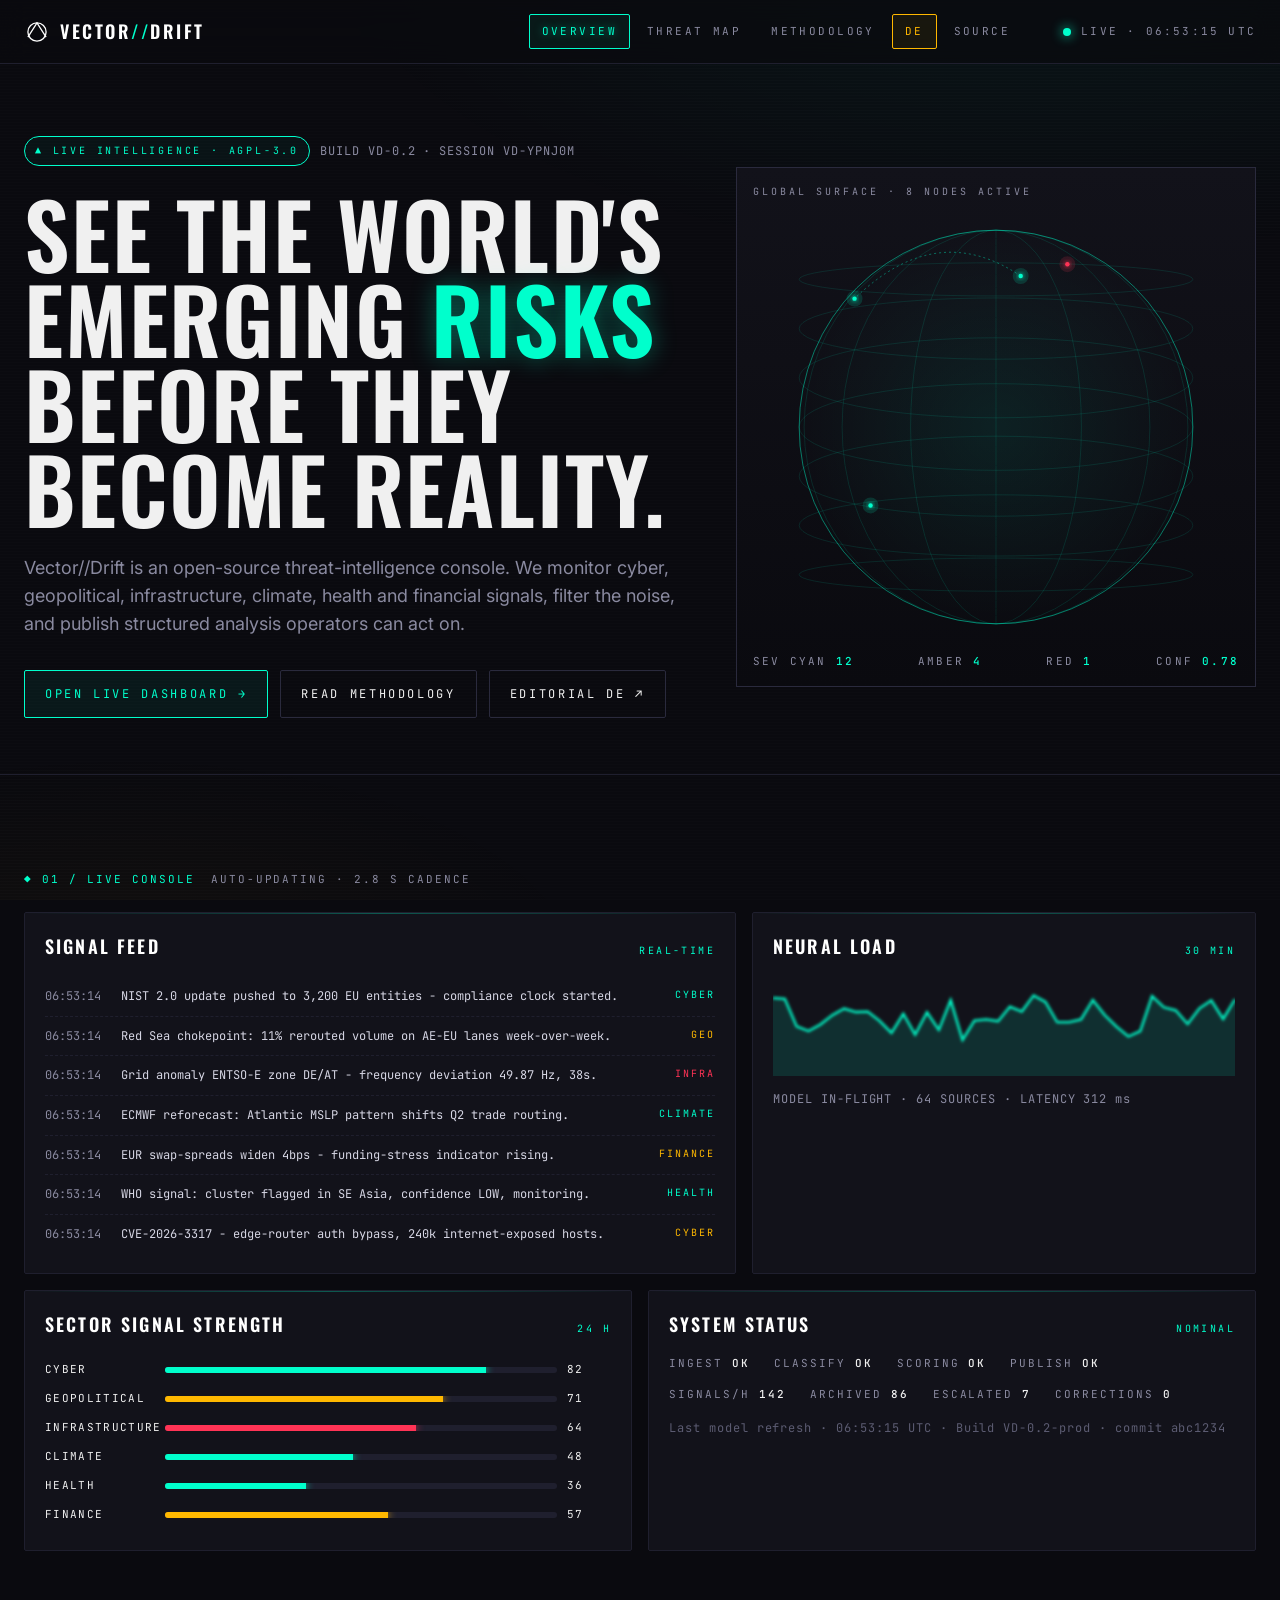
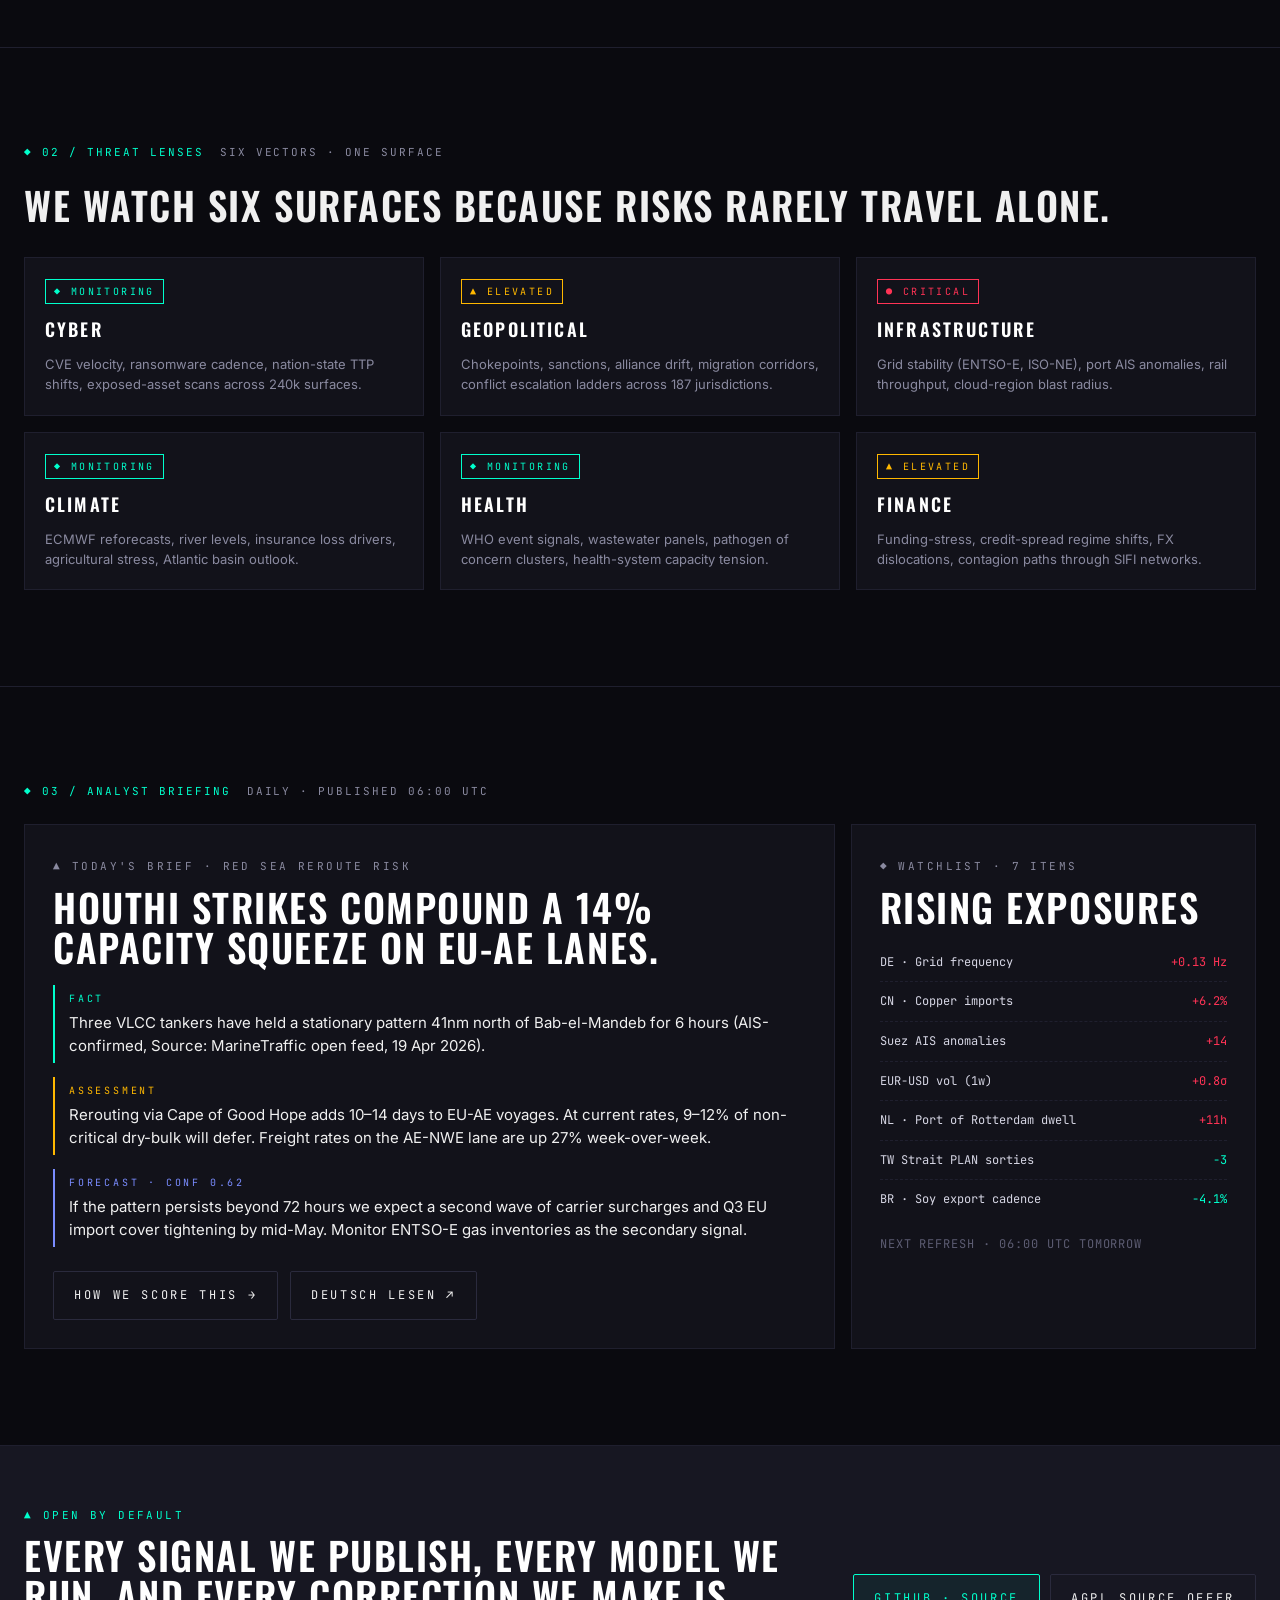
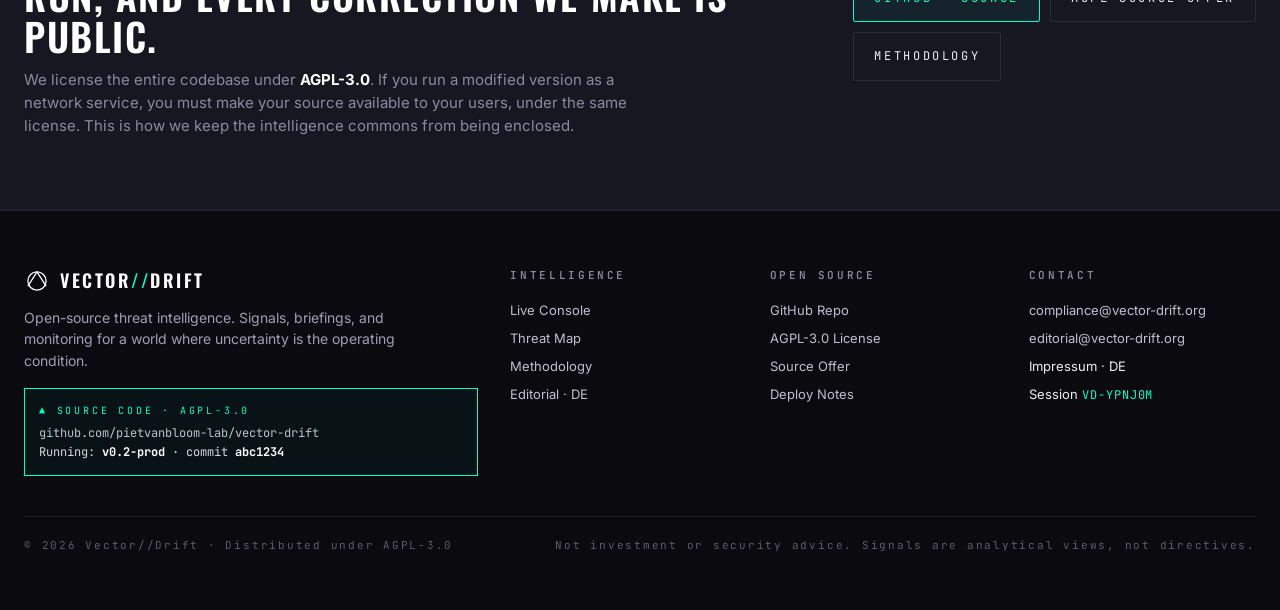
==== index.html @ f1336600 "Initial release - Vector//Drift v0.2-prod Open-source threat intelligence console. Six threat lenses" ====
<!doctype html>
<html lang="en">
<head>
<meta charset="utf-8"/>
<meta name="viewport" content="width=device-width,initial-scale=1"/>
<title>Vector//Drift · Open-source threat intelligence</title>
<meta name="description" content="Vector//Drift monitors, analyses and reports on global threats across cyber, geopolitical, infrastructure, climate, health and financial domains. Open-source, AGPL-3.0."/>
<meta name="theme-color" content="#0A0A0F"/>
<link rel="icon" href="data:image/svg+xml;utf8,<svg xmlns='http://www.w3.org/2000/svg' viewBox='0 0 40 40'><path d='M6 28 L20 6 L34 28' stroke='%2300FFCC' stroke-width='3' fill='none'/><circle cx='20' cy='20' r='14' stroke='%2300FFCC' stroke-width='2' fill='none'/></svg>"/>
<link rel="preconnect" href="https://fonts.googleapis.com">
<link rel="preconnect" href="https://fonts.gstatic.com" crossorigin>
<link href="https://fonts.googleapis.com/css2?family=Oswald:wght@400;500;600&family=JetBrains+Mono:wght@400;500&family=Inter:wght@400;500;600&display=swap" rel="stylesheet">
<link rel="stylesheet" href="assets/css/base.css"/>
</head>
<body data-page="overview" data-depth="0">

<header id="topbar" class="topbar"></header>

<main>
  <!-- ============== HERO ============== -->
  <section class="hero">
    <div class="container hero-grid">
      <div data-reveal>
        <div class="eyebrow">
          <span class="pill">▲ Live Intelligence · AGPL-3.0</span>
          <span class="mono">BUILD VD-0.2 · SESSION <span data-sid></span></span>
        </div>
        <h1>See the world's<br/>emerging <em>risks</em><br/>before they<br/>become reality.</h1>
        <p class="lede">Vector//Drift is an open-source threat-intelligence console. We monitor cyber, geopolitical, infrastructure, climate, health and financial signals, filter the noise, and publish structured analysis operators can act on.</p>
        <div class="cta-row">
          <a class="btn btn-signal" href="./threat-map.html">Open Live Dashboard →</a>
          <a class="btn" href="./methodology.html">Read Methodology</a>
          <a class="btn" href="./editorial/de.html">Editorial DE ↗</a>
        </div>
      </div>

      <div class="globe-panel" data-reveal>
        <span class="globe-label">GLOBAL SURFACE · 8 NODES ACTIVE</span>
        <svg id="globe" aria-hidden="true"></svg>
        <div class="globe-ticker">
          <span>SEV CYAN <b>12</b></span>
          <span>AMBER <b>4</b></span>
          <span>RED <b>1</b></span>
          <span>CONF <b>0.78</b></span>
        </div>
      </div>
    </div>
  </section>

  <!-- ============== LIVE CONSOLE ============== -->
  <section class="section">
    <div class="container">
      <div class="page-meta" data-reveal>
        <span class="accent">◆ 01 / LIVE CONSOLE</span>
        <span>Auto-updating · 2.8 s cadence</span>
      </div>

      <div class="bento">
        <!-- feed -->
        <div class="card span-7" data-reveal>
          <div class="head">
            <h3>Signal Feed</h3>
            <span class="tag">Real-time</span>
          </div>
          <div class="feed" id="feed"></div>
        </div>

        <!-- neural load -->
        <div class="card span-5" data-reveal>
          <div class="head">
            <h3>Neural Load</h3>
            <span class="tag">30 min</span>
          </div>
          <svg data-spark aria-hidden="true"></svg>
          <p class="mono" style="margin:8px 0 0">MODEL IN-FLIGHT · 64 SOURCES · LATENCY 312 ms</p>
        </div>

        <!-- sector strength -->
        <div class="card span-6" data-reveal>
          <div class="head">
            <h3>Sector Signal Strength</h3>
            <span class="tag">24 h</span>
          </div>
          <div class="bar-row"><span>Cyber</span><span class="bar"><span style="width:82%"></span></span><span>82</span></div>
          <div class="bar-row"><span>Geopolitical</span><span class="bar amber"><span style="width:71%"></span></span><span>71</span></div>
          <div class="bar-row"><span>Infrastructure</span><span class="bar red"><span style="width:64%"></span></span><span>64</span></div>
          <div class="bar-row"><span>Climate</span><span class="bar"><span style="width:48%"></span></span><span>48</span></div>
          <div class="bar-row"><span>Health</span><span class="bar"><span style="width:36%"></span></span><span>36</span></div>
          <div class="bar-row"><span>Finance</span><span class="bar amber"><span style="width:57%"></span></span><span>57</span></div>
        </div>

        <!-- system strip -->
        <div class="card span-6" data-reveal>
          <div class="head">
            <h3>System Status</h3>
            <span class="tag">Nominal</span>
          </div>
          <div class="sys">
            <span>INGEST <b>OK</b></span>
            <span>CLASSIFY <b>OK</b></span>
            <span>SCORING <b>OK</b></span>
            <span>PUBLISH <b>OK</b></span>
          </div>
          <div class="sys" style="margin-top:14px">
            <span>SIGNALS/H <b>142</b></span>
            <span>ARCHIVED <b>86</b></span>
            <span>ESCALATED <b>7</b></span>
            <span>CORRECTIONS <b>0</b></span>
          </div>
          <p class="mono" style="margin-top:16px;color:var(--muted-2)">
            Last model refresh · <span data-utc></span> · Build VD-0.2-prod · commit abc1234
          </p>
        </div>
      </div>
    </div>
  </section>

  <!-- ============== THREAT LENSES ============== -->
  <section class="section">
    <div class="container">
      <div class="page-meta" data-reveal>
        <span class="accent">◆ 02 / THREAT LENSES</span>
        <span>Six vectors · one surface</span>
      </div>
      <h2 style="margin-bottom:32px" data-reveal>We watch six surfaces because risks rarely travel alone.</h2>
      <div class="lenses">
        <div class="lens" data-reveal>
          <div class="state mon">◆ Monitoring</div>
          <h3>Cyber</h3>
          <p>CVE velocity, ransomware cadence, nation-state TTP shifts, exposed-asset scans across 240k surfaces.</p>
        </div>
        <div class="lens" data-reveal>
          <div class="state elev">▲ Elevated</div>
          <h3>Geopolitical</h3>
          <p>Chokepoints, sanctions, alliance drift, migration corridors, conflict escalation ladders across 187 jurisdictions.</p>
        </div>
        <div class="lens" data-reveal>
          <div class="state crit">● Critical</div>
          <h3>Infrastructure</h3>
          <p>Grid stability (ENTSO-E, ISO-NE), port AIS anomalies, rail throughput, cloud-region blast radius.</p>
        </div>
        <div class="lens" data-reveal>
          <div class="state mon">◆ Monitoring</div>
          <h3>Climate</h3>
          <p>ECMWF reforecasts, river levels, insurance loss drivers, agricultural stress, Atlantic basin outlook.</p>
        </div>
        <div class="lens" data-reveal>
          <div class="state mon">◆ Monitoring</div>
          <h3>Health</h3>
          <p>WHO event signals, wastewater panels, pathogen of concern clusters, health-system capacity tension.</p>
        </div>
        <div class="lens" data-reveal>
          <div class="state elev">▲ Elevated</div>
          <h3>Finance</h3>
          <p>Funding-stress, credit-spread regime shifts, FX dislocations, contagion paths through SIFI networks.</p>
        </div>
      </div>
    </div>
  </section>

  <!-- ============== ANALYST BRIEFING ============== -->
  <section class="section">
    <div class="container">
      <div class="page-meta" data-reveal>
        <span class="accent">◆ 03 / ANALYST BRIEFING</span>
        <span>Daily · published 06:00 UTC</span>
      </div>
      <div class="brief">
        <div class="brief-card" data-reveal>
          <span class="mono-label">▲ Today's Brief · Red Sea Reroute Risk</span>
          <h2 style="margin-top:10px">Houthi strikes compound a 14% capacity squeeze on EU-AE lanes.</h2>
          <div class="triple">
            <div class="f">
              <div class="label">FACT</div>
              <div>Three VLCC tankers have held a stationary pattern 41nm north of Bab-el-Mandeb for 6 hours (AIS-confirmed, Source: MarineTraffic open feed, 19 Apr 2026).</div>
            </div>
            <div class="a">
              <div class="label">ASSESSMENT</div>
              <div>Rerouting via Cape of Good Hope adds 10–14 days to EU-AE voyages. At current rates, 9–12% of non-critical dry-bulk will defer. Freight rates on the AE-NWE lane are up 27% week-over-week.</div>
            </div>
            <div class="fc">
              <div class="label">FORECAST · CONF 0.62</div>
              <div>If the pattern persists beyond 72 hours we expect a second wave of carrier surcharges and Q3 EU import cover tightening by mid-May. Monitor ENTSO-E gas inventories as the secondary signal.</div>
            </div>
          </div>
          <div class="cta-row" style="margin-top:24px">
            <a class="btn" href="./methodology.html">How we score this →</a>
            <a class="btn" href="./editorial/de.html">Deutsch lesen ↗</a>
          </div>
        </div>

        <div class="brief-card watchlist" data-reveal>
          <span class="mono-label">◆ Watchlist · 7 Items</span>
          <h2 style="margin-top:10px">Rising exposures</h2>
          <ul>
            <li><span>DE · Grid frequency</span><span class="chg up">+0.13 Hz</span></li>
            <li><span>CN · Copper imports</span><span class="chg up">+6.2%</span></li>
            <li><span>Suez AIS anomalies</span><span class="chg up">+14</span></li>
            <li><span>EUR-USD vol (1w)</span><span class="chg up">+0.8σ</span></li>
            <li><span>NL · Port of Rotterdam dwell</span><span class="chg up">+11h</span></li>
            <li><span>TW Strait PLAN sorties</span><span class="chg down">−3</span></li>
            <li><span>BR · Soy export cadence</span><span class="chg down">−4.1%</span></li>
          </ul>
          <p class="mono" style="margin-top:16px;color:var(--muted-2)">NEXT REFRESH · 06:00 UTC TOMORROW</p>
        </div>
      </div>
    </div>
  </section>

  <!-- ============== OPEN SOURCE BAND ============== -->
  <section class="oss">
    <div class="container oss-grid">
      <div data-reveal>
        <span class="mono-label" style="color:var(--signal)">▲ Open by default</span>
        <h2 style="margin-top:10px">Every signal we publish, every model we run, and every correction we make is public.</h2>
        <p style="color:var(--muted);max-width:68ch;margin-top:12px">We license the entire codebase under <b style="color:#fff">AGPL-3.0</b>. If you run a modified version as a network service, you must make your source available to your users, under the same license. This is how we keep the intelligence commons from being enclosed.</p>
      </div>
      <div class="ctas" data-reveal>
        <a class="btn btn-signal" href="https://github.com/pietvanbloom-lab/vector-drift" target="_blank" rel="noopener">GitHub · Source</a>
        <a class="btn" href="./source.html">AGPL Source Offer</a>
        <a class="btn" href="./methodology.html">Methodology</a>
      </div>
    </div>
  </section>
</main>

<footer id="footer"></footer>

<script src="assets/js/chrome.js"></script>
<script src="assets/js/app.js"></script>
</body>
</html>
---- assets/css/base.css ----
/* Vector//Drift - base stylesheet
   Palette: Void, Surface, Signal, Noise, Static (from Signal//Noise brand board) */

:root{
  --void:#0A0A0F;
  --void-2:#0E0E15;
  --surface:#12121A;
  --surface-2:#171722;
  --line:#1f1f2e;
  --line-2:#2a2a3d;
  --signal:#00FFCC;
  --signal-dim:#00c9a0;
  --noise:#FFB800;
  --red:#FF3355;
  --static:#F0F0F0;
  --muted:#8a8aa0;
  --muted-2:#5c5c72;

  --f-display:"Oswald","Barlow Condensed",system-ui,sans-serif;
  --f-mono:"JetBrains Mono",ui-monospace,Menlo,monospace;
  --f-body:"Inter",system-ui,-apple-system,sans-serif;

  --container:1320px;
  --radius:2px;
}

*{box-sizing:border-box}
html,body{margin:0;padding:0}
html{scroll-behavior:smooth}
body{
  background:var(--void);
  color:var(--static);
  font-family:var(--f-body);
  font-size:15px;
  line-height:1.55;
  -webkit-font-smoothing:antialiased;
  text-rendering:optimizeLegibility;
  overflow-x:hidden;
}

/* ambient void grain */
body::before{
  content:"";
  position:fixed;inset:0;
  background:
    radial-gradient(1200px 600px at 80% -10%, rgba(0,255,204,.06), transparent 60%),
    radial-gradient(800px 400px at 10% 110%, rgba(255,184,0,.04), transparent 60%),
    repeating-linear-gradient(0deg, rgba(255,255,255,.012) 0 1px, transparent 1px 3px);
  pointer-events:none;z-index:0;
}

a{color:var(--signal);text-decoration:none}
a:hover{color:#fff;text-shadow:0 0 12px rgba(0,255,204,.4)}

h1,h2,h3,h4{font-family:var(--f-display);font-weight:600;letter-spacing:.06em;text-transform:uppercase;margin:0}
h1{font-size:clamp(40px,7vw,96px);line-height:.95;letter-spacing:.02em}
h2{font-size:clamp(24px,3vw,40px);line-height:1.05;letter-spacing:.04em}
h3{font-size:18px;letter-spacing:.12em}
p{margin:0 0 1em}
small,.mono{font-family:var(--f-mono);font-size:12px;letter-spacing:.08em;color:var(--muted)}
.mono-label{font-family:var(--f-mono);font-size:11px;letter-spacing:.22em;text-transform:uppercase;color:var(--muted)}

/* ---------- layout ---------- */
.container{max-width:var(--container);margin:0 auto;padding:0 24px;position:relative;z-index:1}
.section{padding:96px 0;border-top:1px solid var(--line);position:relative;z-index:1}
.section:first-of-type{border-top:none}
.grid{display:grid;gap:16px}

/* ---------- top bar ---------- */
.topbar{
  position:sticky;top:0;z-index:50;
  backdrop-filter:blur(14px);
  background:rgba(10,10,15,.72);
  border-bottom:1px solid var(--line);
}
.topbar-inner{display:flex;align-items:center;gap:24px;padding:14px 24px;max-width:var(--container);margin:0 auto}
.brand{display:flex;align-items:center;gap:10px;color:#fff}
.brand svg{width:26px;height:26px}
.brand-word{font-family:var(--f-display);font-weight:600;letter-spacing:.14em;font-size:18px}
.brand-slash{color:var(--signal)}
.nav{display:flex;gap:4px;margin-left:auto;flex-wrap:wrap}
.nav a{
  font-family:var(--f-mono);font-size:11px;letter-spacing:.22em;text-transform:uppercase;
  padding:8px 12px;border:1px solid transparent;color:var(--muted);border-radius:var(--radius);
  transition:color .2s, border-color .2s, background .2s;
}
.nav a:hover{color:#fff;border-color:var(--line-2)}
.nav a.active{color:var(--signal);border-color:var(--signal);background:rgba(0,255,204,.06);text-shadow:0 0 8px rgba(0,255,204,.5)}
.nav .lang{color:var(--noise);border-color:var(--noise);background:rgba(255,184,0,.06)}

/* status strip */
.status{display:flex;align-items:center;gap:10px;font-family:var(--f-mono);font-size:11px;letter-spacing:.2em;text-transform:uppercase;color:var(--muted)}
.dot{width:8px;height:8px;border-radius:50%;background:var(--signal);box-shadow:0 0 12px var(--signal);animation:pulse 2s infinite}
@keyframes pulse{0%,100%{opacity:1;transform:scale(1)}50%{opacity:.5;transform:scale(1.25)}}

/* ---------- hero ---------- */
.hero{padding:72px 0 56px;position:relative;overflow:hidden}
.hero-grid{display:grid;grid-template-columns:1fr 520px;gap:48px;align-items:center}
@media(max-width:1000px){.hero-grid{grid-template-columns:1fr}}
.eyebrow{display:inline-flex;align-items:center;gap:10px;margin-bottom:24px}
.eyebrow .pill{font-family:var(--f-mono);font-size:10px;letter-spacing:.28em;text-transform:uppercase;color:var(--signal);border:1px solid var(--signal);padding:6px 10px;border-radius:999px;background:rgba(0,255,204,.04)}
.hero h1 em{font-style:normal;color:var(--signal);text-shadow:0 0 24px rgba(0,255,204,.35)}
.lede{font-size:18px;color:var(--muted);max-width:62ch;margin:24px 0 32px}
.cta-row{display:flex;gap:12px;flex-wrap:wrap}
.btn{
  display:inline-flex;align-items:center;gap:10px;
  font-family:var(--f-mono);font-size:12px;letter-spacing:.22em;text-transform:uppercase;
  padding:14px 20px;border-radius:var(--radius);border:1px solid var(--line-2);color:var(--static);
  background:transparent;transition:all .2s;cursor:pointer;
}
.btn:hover{border-color:var(--signal);color:var(--signal)}
.btn-signal{border-color:var(--signal);color:var(--signal);background:rgba(0,255,204,.06)}
.btn-signal:hover{background:var(--signal);color:var(--void);text-shadow:none}

/* globe panel */
.globe-panel{
  aspect-ratio:1/1;
  border:1px solid var(--line-2);
  background:
    radial-gradient(circle at 50% 50%, rgba(0,255,204,.08), transparent 55%),
    linear-gradient(180deg, var(--surface), var(--void));
  position:relative;overflow:hidden;
}
.globe-panel svg{position:absolute;inset:0;width:100%;height:100%}
.globe-label{position:absolute;top:16px;left:16px;font-family:var(--f-mono);font-size:10px;letter-spacing:.3em;color:var(--muted);text-transform:uppercase}
.globe-ticker{position:absolute;bottom:16px;left:16px;right:16px;font-family:var(--f-mono);font-size:11px;color:var(--muted);display:flex;justify-content:space-between;letter-spacing:.2em}
.globe-ticker b{color:var(--signal);font-weight:500}

/* ---------- bento ---------- */
.bento{display:grid;grid-template-columns:repeat(12,1fr);gap:16px}
.card{
  background:var(--surface);border:1px solid var(--line);border-radius:var(--radius);
  padding:20px;position:relative;overflow:hidden;
}
.card::after{
  content:"";position:absolute;top:0;left:0;right:0;height:1px;
  background:linear-gradient(90deg,transparent,var(--signal),transparent);
  opacity:.3;
}
.card .head{display:flex;justify-content:space-between;align-items:baseline;margin-bottom:16px}
.card h3{color:#fff}
.card .tag{font-family:var(--f-mono);font-size:10px;letter-spacing:.24em;color:var(--signal);text-transform:uppercase}
.card.noise .tag{color:var(--noise)}
.card.red .tag{color:var(--red)}
.span-4{grid-column:span 4}
.span-5{grid-column:span 5}
.span-6{grid-column:span 6}
.span-7{grid-column:span 7}
.span-8{grid-column:span 8}
.span-12{grid-column:span 12}
@media(max-width:900px){.span-4,.span-5,.span-6,.span-7,.span-8{grid-column:span 12}}

/* feed */
.feed{max-height:360px;overflow:hidden;position:relative}
.feed-row{display:grid;grid-template-columns:64px 1fr auto;gap:12px;padding:10px 0;border-bottom:1px dashed var(--line);font-family:var(--f-mono);font-size:12px}
.feed-row .t{color:var(--muted)}
.feed-row .sev{font-size:10px;letter-spacing:.2em;text-transform:uppercase}
.sev.cyan{color:var(--signal)}
.sev.amber{color:var(--noise)}
.sev.red{color:var(--red)}
.sev.gray{color:var(--muted-2)}
.feed-row .m{color:#d6d6e4}
.feed-row:last-child{border-bottom:none}

/* microcharts */
.sparkline{width:100%;height:60px;display:block}
.bar-row{display:grid;grid-template-columns:110px 1fr 44px;gap:10px;align-items:center;padding:6px 0;font-family:var(--f-mono);font-size:11px;letter-spacing:.12em;text-transform:uppercase}
.bar{height:6px;background:var(--line);position:relative;border-radius:999px;overflow:hidden}
.bar > span{display:block;height:100%;background:var(--signal);box-shadow:0 0 8px var(--signal)}
.bar.amber > span{background:var(--noise);box-shadow:0 0 8px var(--noise)}
.bar.red > span{background:var(--red);box-shadow:0 0 8px var(--red)}

/* system strip */
.sys{display:flex;gap:24px;flex-wrap:wrap;font-family:var(--f-mono);font-size:11px;letter-spacing:.18em;text-transform:uppercase;color:var(--muted)}
.sys b{color:var(--static);font-weight:500}

/* ---------- threat lenses ---------- */
.lenses{display:grid;grid-template-columns:repeat(3,1fr);gap:16px}
@media(max-width:900px){.lenses{grid-template-columns:1fr 1fr}}
@media(max-width:560px){.lenses{grid-template-columns:1fr}}
.lens{
  border:1px solid var(--line);background:var(--surface);padding:20px;position:relative;
  transition:border-color .2s, transform .2s;
}
.lens:hover{border-color:var(--signal);transform:translateY(-2px)}
.lens h3{color:#fff;margin-bottom:10px}
.lens .state{font-family:var(--f-mono);font-size:10px;letter-spacing:.24em;text-transform:uppercase;padding:4px 8px;border:1px solid currentColor;display:inline-block;margin-bottom:12px}
.state.mon{color:var(--signal)}
.state.elev{color:var(--noise)}
.state.crit{color:var(--red)}
.lens p{color:var(--muted);font-size:13px;margin:0}

/* ---------- brief ---------- */
.brief{display:grid;grid-template-columns:2fr 1fr;gap:16px}
@media(max-width:900px){.brief{grid-template-columns:1fr}}
.brief-card{background:var(--surface);border:1px solid var(--line);padding:28px}
.brief-card h2{color:#fff;margin-bottom:16px}
.triple{display:grid;grid-template-columns:1fr;gap:14px;margin-top:18px}
.triple > div{border-left:2px solid var(--line);padding:6px 14px}
.triple .label{font-family:var(--f-mono);font-size:10px;letter-spacing:.28em;text-transform:uppercase;color:var(--muted);margin-bottom:4px}
.triple .f{border-color:var(--signal)}
.triple .a{border-color:var(--noise)}
.triple .fc{border-color:#7a8cff}
.triple .f .label{color:var(--signal)}
.triple .a .label{color:var(--noise)}
.triple .fc .label{color:#7a8cff}
.watchlist li{list-style:none;padding:10px 0;border-bottom:1px dashed var(--line);font-family:var(--f-mono);font-size:12px;display:flex;justify-content:space-between;color:#d6d6e4}
.watchlist li:last-child{border-bottom:none}
.watchlist ul{margin:0;padding:0}
.watchlist .chg.up{color:var(--red)}
.watchlist .chg.down{color:var(--signal)}

/* ---------- open source band ---------- */
.oss{background:var(--surface-2);border-top:1px solid var(--line);border-bottom:1px solid var(--line);padding:56px 0}
.oss-grid{display:grid;grid-template-columns:2fr 1fr;gap:24px;align-items:center}
@media(max-width:800px){.oss-grid{grid-template-columns:1fr}}
.oss h2{color:#fff}
.oss .ctas{display:flex;gap:10px;flex-wrap:wrap}

/* ---------- footer ---------- */
footer{padding:56px 0;border-top:1px solid var(--line);position:relative;z-index:1}
.footer-grid{display:grid;grid-template-columns:2fr 1fr 1fr 1fr;gap:32px}
@media(max-width:800px){.footer-grid{grid-template-columns:1fr 1fr}}
footer h4{font-family:var(--f-mono);font-size:11px;letter-spacing:.24em;color:var(--muted);margin-bottom:12px}
footer ul{margin:0;padding:0;list-style:none}
footer li{padding:4px 0;font-size:13px}
footer a{color:#c0c0d0}
footer a:hover{color:var(--signal)}
.agpl-block{border:1px solid var(--signal);background:rgba(0,255,204,.04);padding:14px;margin-top:16px}
.agpl-block .k{font-family:var(--f-mono);font-size:10px;letter-spacing:.28em;color:var(--signal);text-transform:uppercase;margin-bottom:6px}
.agpl-block .v{font-family:var(--f-mono);font-size:12px;color:#d6d6e4}
.legal{border-top:1px solid var(--line);margin-top:40px;padding-top:20px;display:flex;justify-content:space-between;flex-wrap:wrap;gap:12px;font-family:var(--f-mono);font-size:11px;letter-spacing:.16em;color:var(--muted-2)}

/* ---------- prose pages ---------- */
.prose{max-width:820px;margin:0 auto}
.prose h1{font-size:clamp(32px,5vw,56px);margin-bottom:8px}
.prose h2{color:#fff;margin:56px 0 16px}
.prose h3{color:var(--signal);margin:32px 0 12px;font-size:14px}
.prose p,.prose li{color:#c8c8d8;font-size:16px;line-height:1.7}
.prose ul{padding-left:20px}
.prose li{padding:4px 0}
.prose blockquote{border-left:2px solid var(--signal);padding:4px 18px;color:#d6d6e4;margin:20px 0;background:rgba(0,255,204,.03)}
.prose code{font-family:var(--f-mono);font-size:13px;color:var(--signal);background:var(--surface-2);padding:2px 6px;border:1px solid var(--line)}
.prose pre{background:var(--surface-2);border:1px solid var(--line);padding:16px;overflow-x:auto;font-family:var(--f-mono);font-size:12px;color:#d6d6e4}
.page-meta{display:flex;gap:16px;margin-bottom:24px;font-family:var(--f-mono);font-size:11px;letter-spacing:.18em;text-transform:uppercase;color:var(--muted)}
.page-meta span.accent{color:var(--signal)}

/* german editorial */
.de-tag{display:inline-block;font-family:var(--f-mono);font-size:10px;letter-spacing:.28em;color:var(--noise);border:1px solid var(--noise);padding:4px 8px;text-transform:uppercase;background:rgba(255,184,0,.04)}

/* threat-map page */
.map-wrap{background:var(--surface);border:1px solid var(--line);padding:0;position:relative;aspect-ratio:16/9;overflow:hidden}
.map-wrap svg{width:100%;height:100%;display:block}

/* scroll reveal */
[data-reveal]{opacity:0;transform:translateY(18px);transition:opacity .7s ease, transform .7s ease}
[data-reveal].in{opacity:1;transform:translateY(0)}

/* selection */
::selection{background:var(--signal);color:var(--void)}
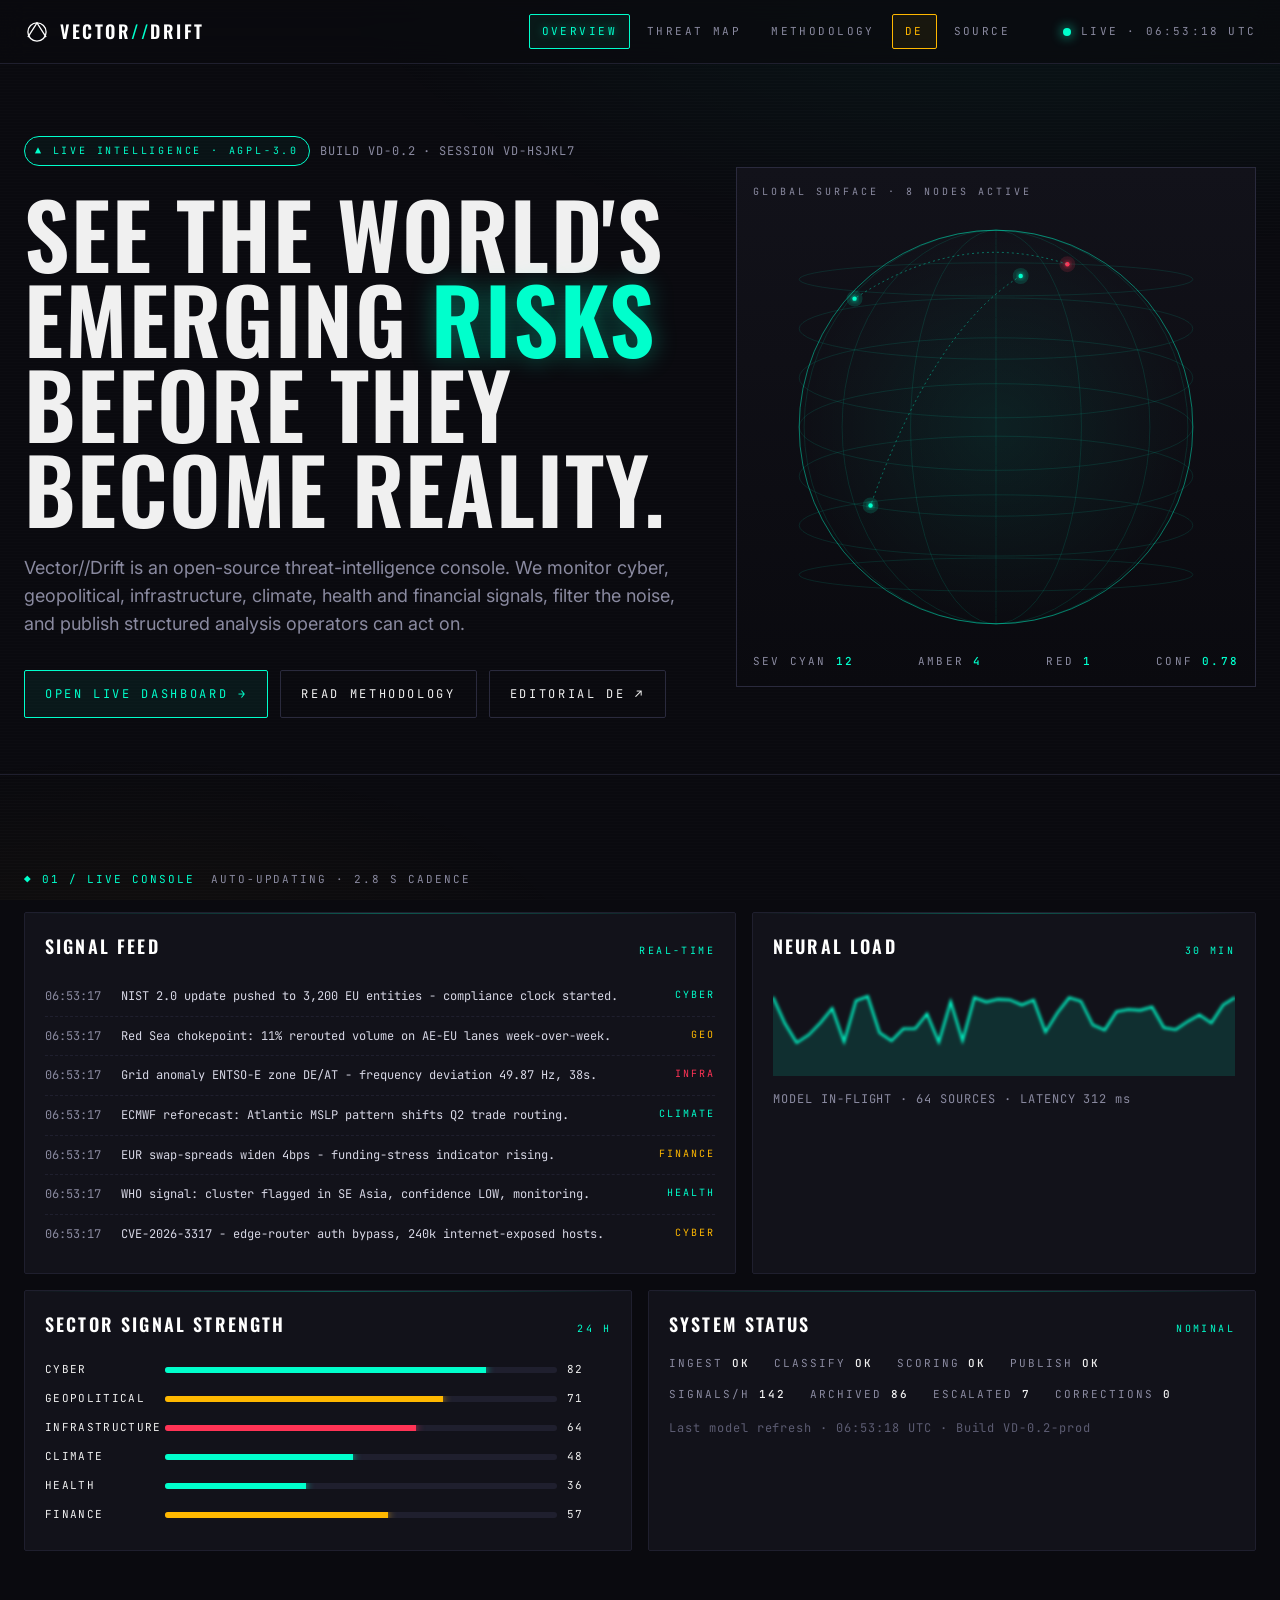
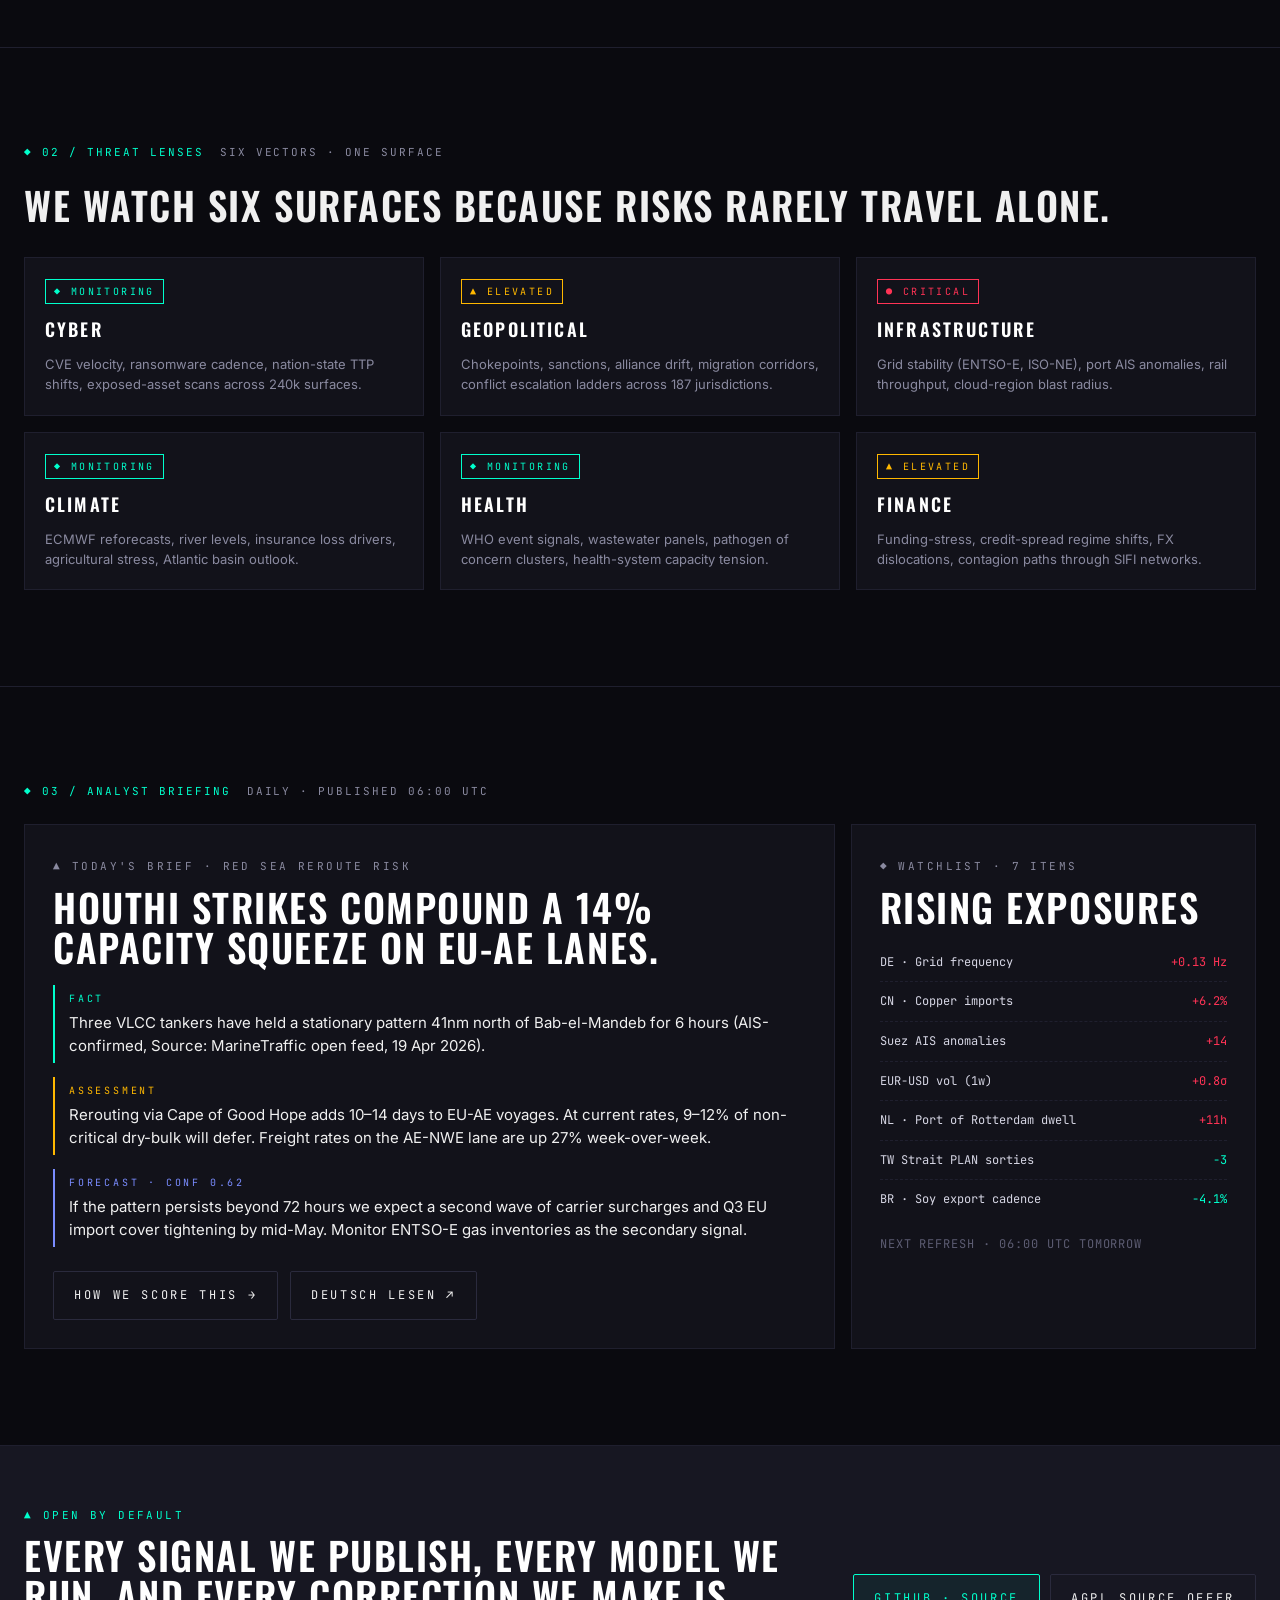
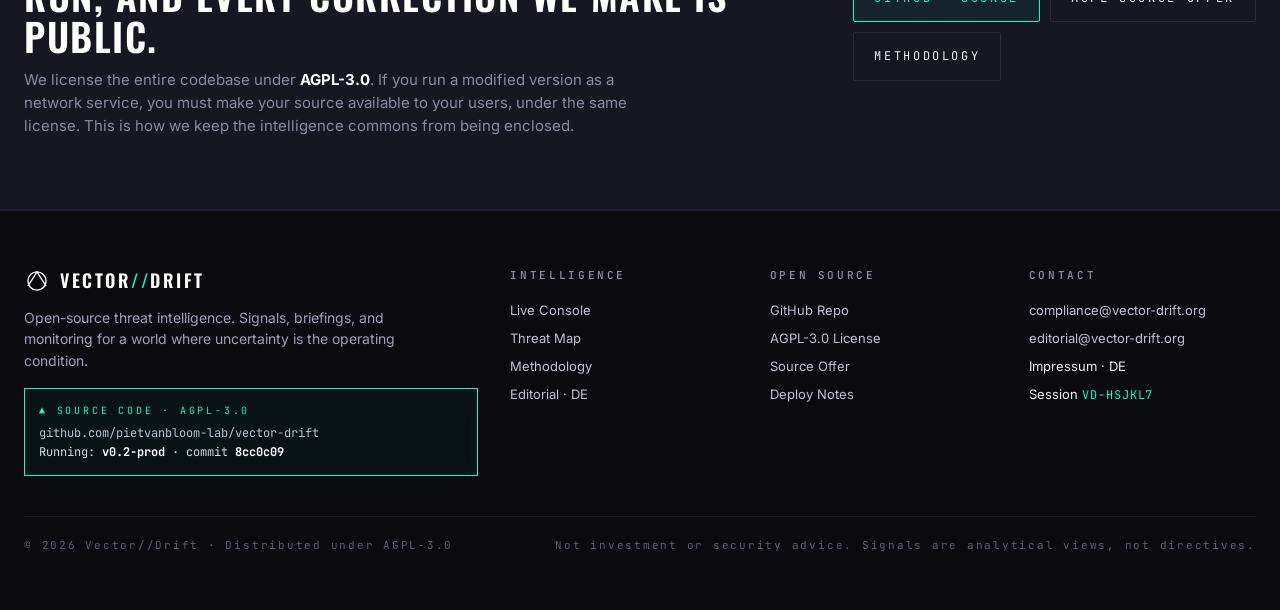
==== commit 32ac726a: "Display real commit hash in footer and /source page" ====
--- a/index.html
+++ b/index.html
@@ -108,7 +108,7 @@
             <span>CORRECTIONS <b>0</b></span>
           </div>
           <p class="mono" style="margin-top:16px;color:var(--muted-2)">
-            Last model refresh · <span data-utc></span> · Build VD-0.2-prod · commit abc1234
+            Last model refresh · <span data-utc></span> · Build VD-0.2-prod
           </p>
         </div>
       </div>
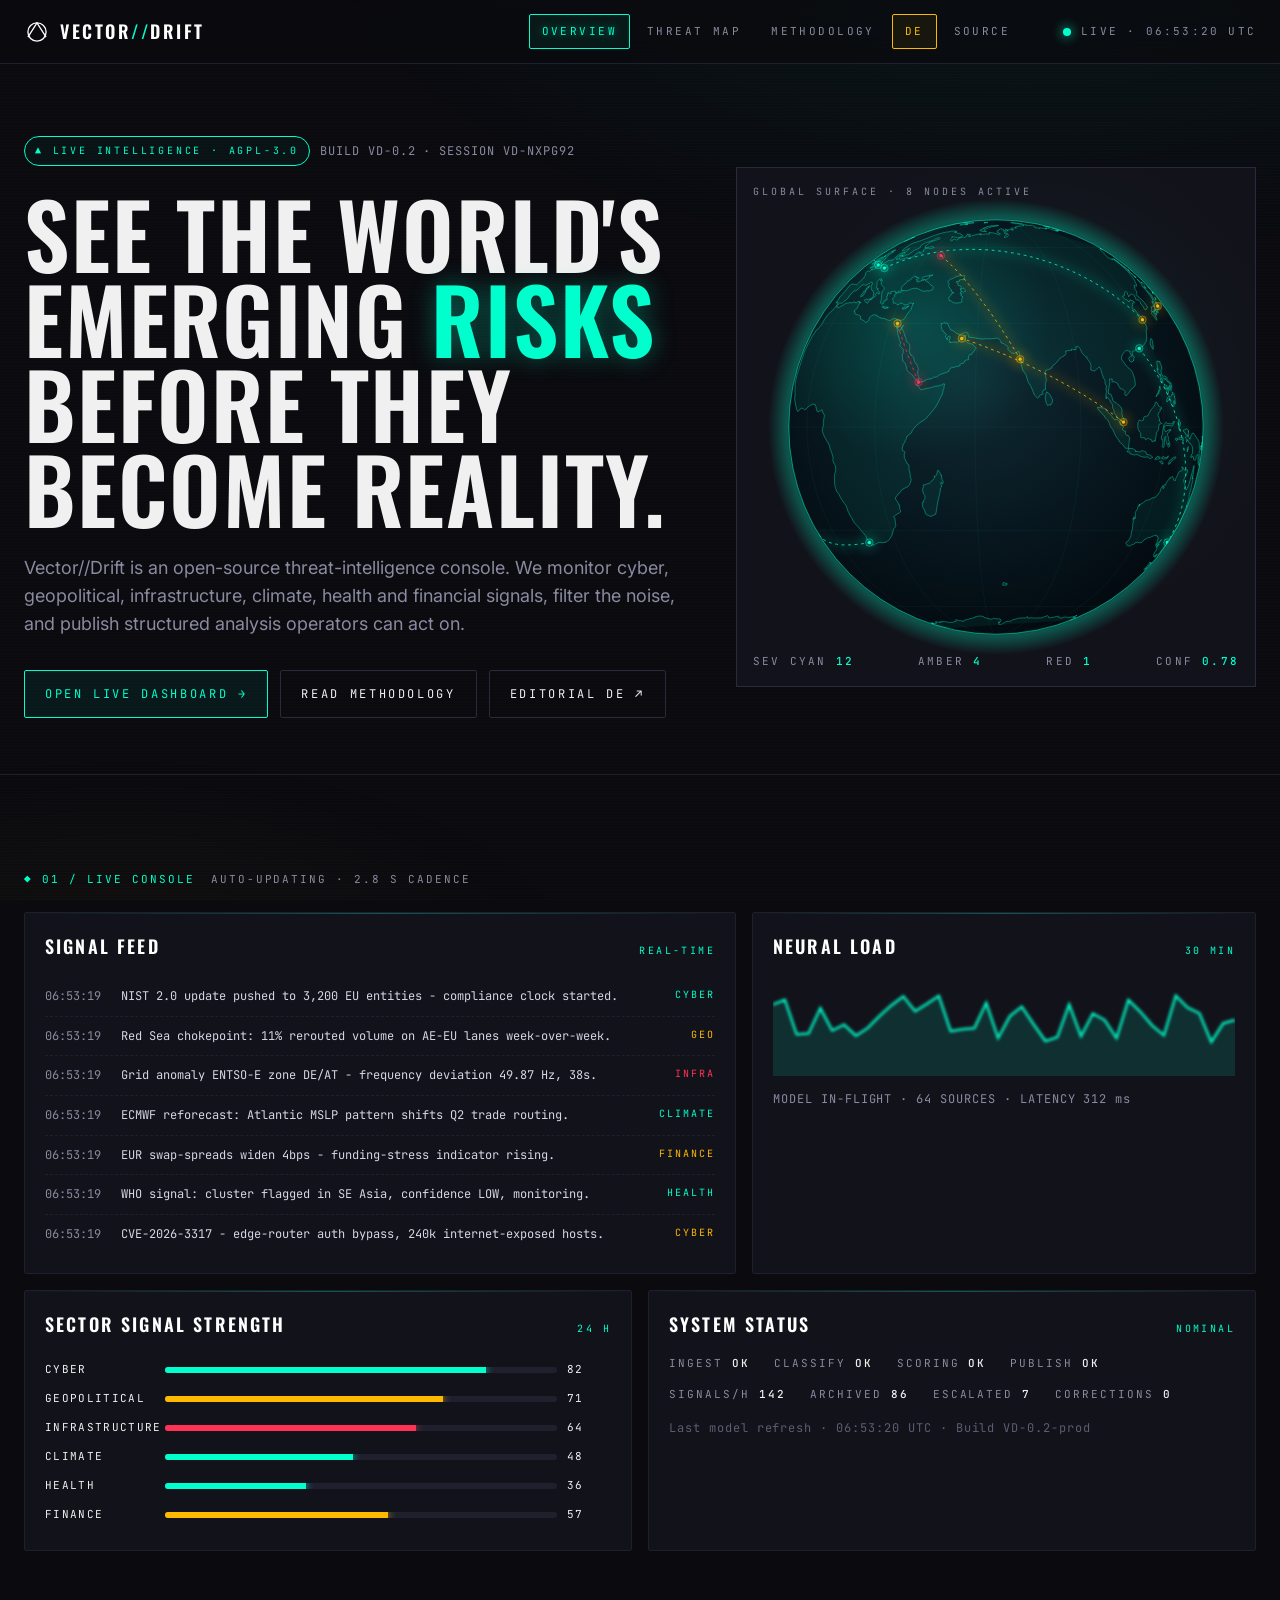
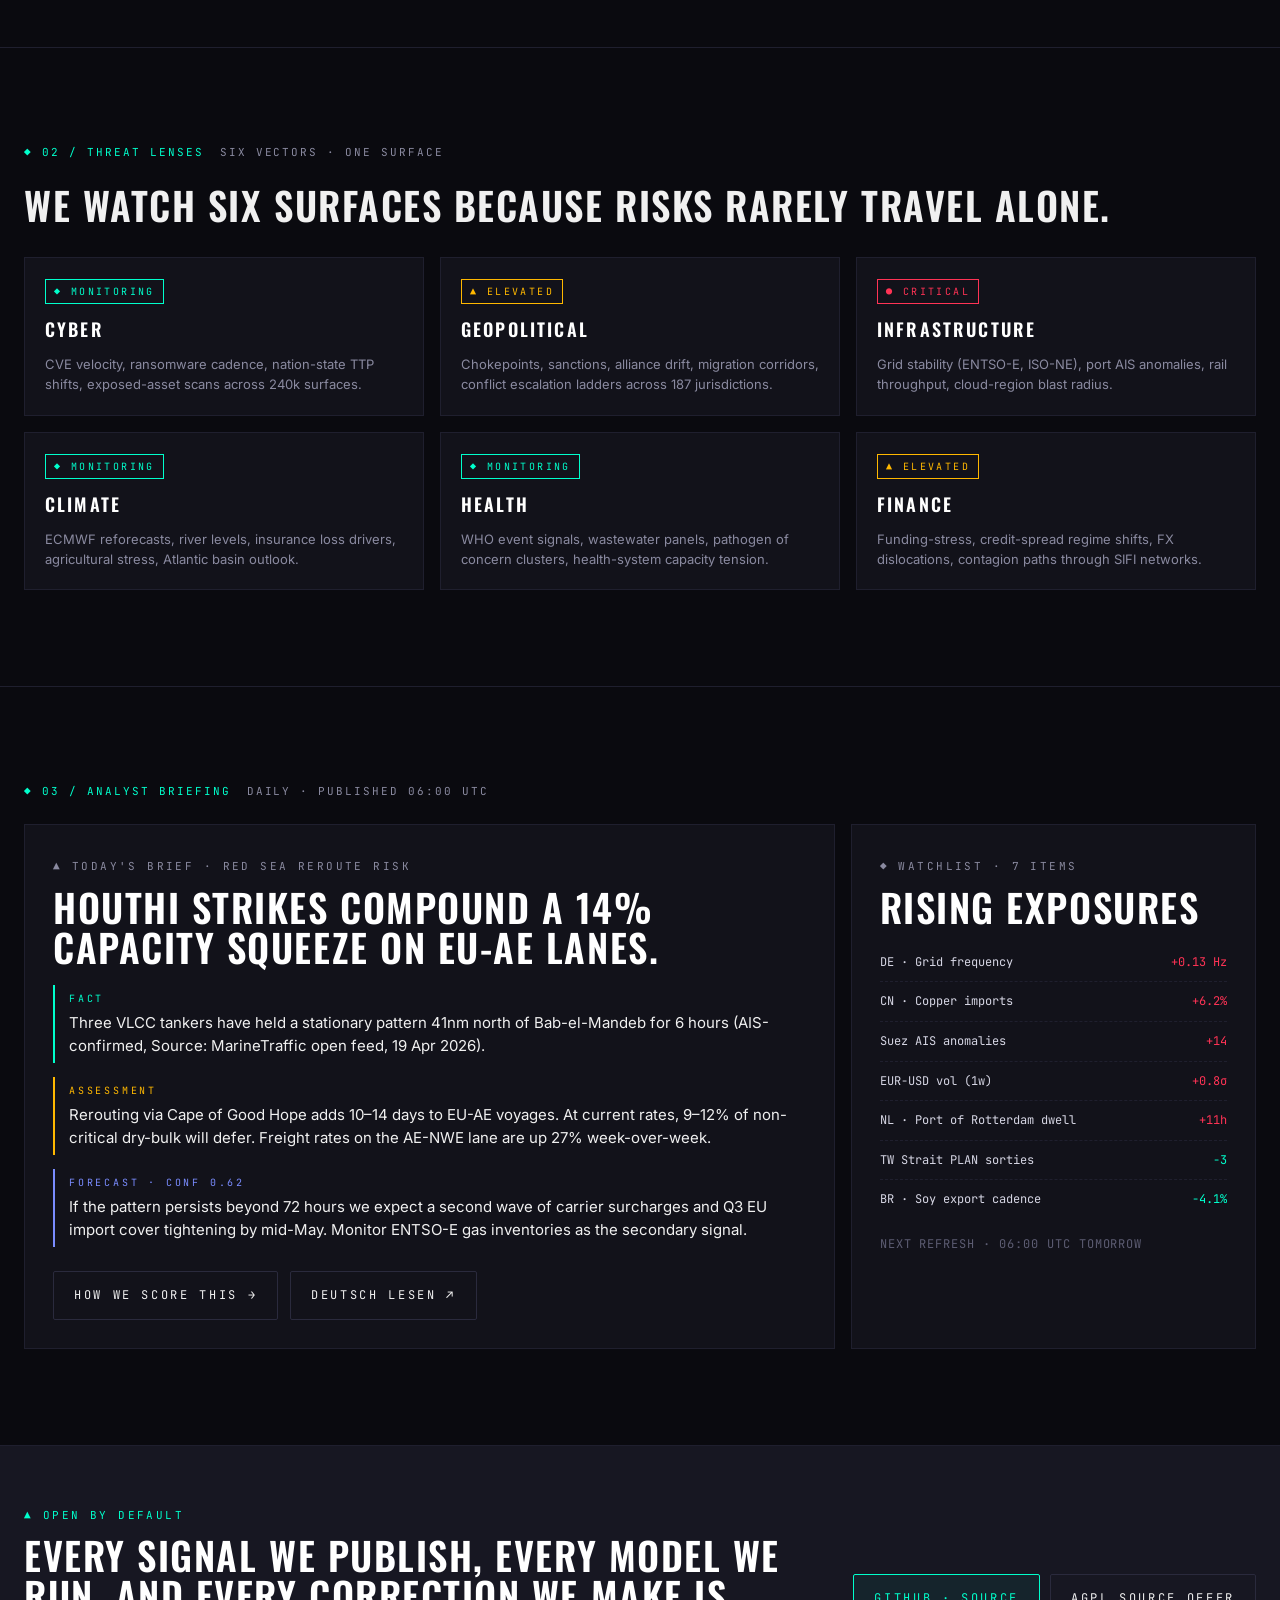
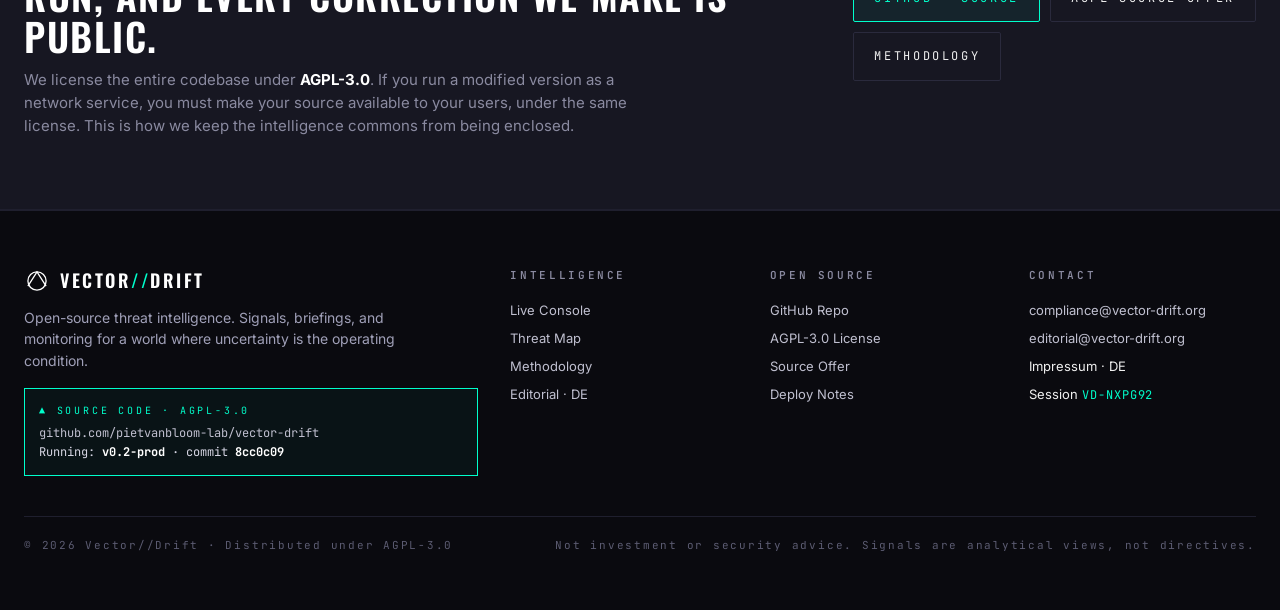
==== commit c523b15f: "globe: replace wireframe with rotating Earth (SVG orthographic) - adds assets/js/globe.js - orthogra" ====
--- a/index.html
+++ b/index.html
@@ -36,7 +36,7 @@
 
       <div class="globe-panel" data-reveal>
         <span class="globe-label">GLOBAL SURFACE · 8 NODES ACTIVE</span>
-        <svg id="globe" aria-hidden="true"></svg>
+        <svg data-globe data-size="560" aria-hidden="true" class="vd-globe"></svg>
         <div class="globe-ticker">
           <span>SEV CYAN <b>12</b></span>
           <span>AMBER <b>4</b></span>
@@ -228,5 +228,6 @@
 
 <script src="assets/js/chrome.js"></script>
 <script src="assets/js/app.js"></script>
+<script src="assets/js/globe.js"></script>
 </body>
 </html>
--- a/assets/css/base.css
+++ b/assets/css/base.css
@@ -125,6 +125,29 @@
 .globe-label{position:absolute;top:16px;left:16px;font-family:var(--f-mono);font-size:10px;letter-spacing:.3em;color:var(--muted);text-transform:uppercase}
 .globe-ticker{position:absolute;bottom:16px;left:16px;right:16px;font-family:var(--f-mono);font-size:11px;color:var(--muted);display:flex;justify-content:space-between;letter-spacing:.2em}
 .globe-ticker b{color:var(--signal);font-weight:500}
+
+/* Earth globe (SVG) */
+.vd-globe{width:100%;height:100%;display:block}
+.globe-panel .vd-globe{position:absolute;inset:0;width:100%;height:100%}
+.globe-wrap{aspect-ratio:1/1 !important;background:
+  radial-gradient(circle at 50% 50%, rgba(0,255,204,.04) 0%, transparent 55%),
+  var(--surface);
+  border:1px solid var(--line);position:relative;overflow:hidden;
+  max-width:820px;margin:0 auto;
+}
+.globe-wrap .vd-globe{position:absolute;inset:0}
+.globe-hud{position:absolute;top:16px;left:16px;display:flex;flex-direction:column;gap:4px;
+  font-family:var(--f-mono);font-size:10px;letter-spacing:.22em;text-transform:uppercase;
+  color:var(--muted);pointer-events:none;z-index:2}
+.globe-hud .hud-row{display:flex;gap:10px}
+.globe-hud .hud-k{color:var(--signal)}
+.globe-hud .hud-v{color:#c0c0d0}
+
+/* subtle ambient radial behind the globe-panel */
+.globe-panel{background:
+  radial-gradient(circle at 58% 42%, rgba(0,255,204,.05) 0%, transparent 60%),
+  var(--surface);
+}
 
 /* ---------- bento ---------- */
 .bento{display:grid;grid-template-columns:repeat(12,1fr);gap:16px}
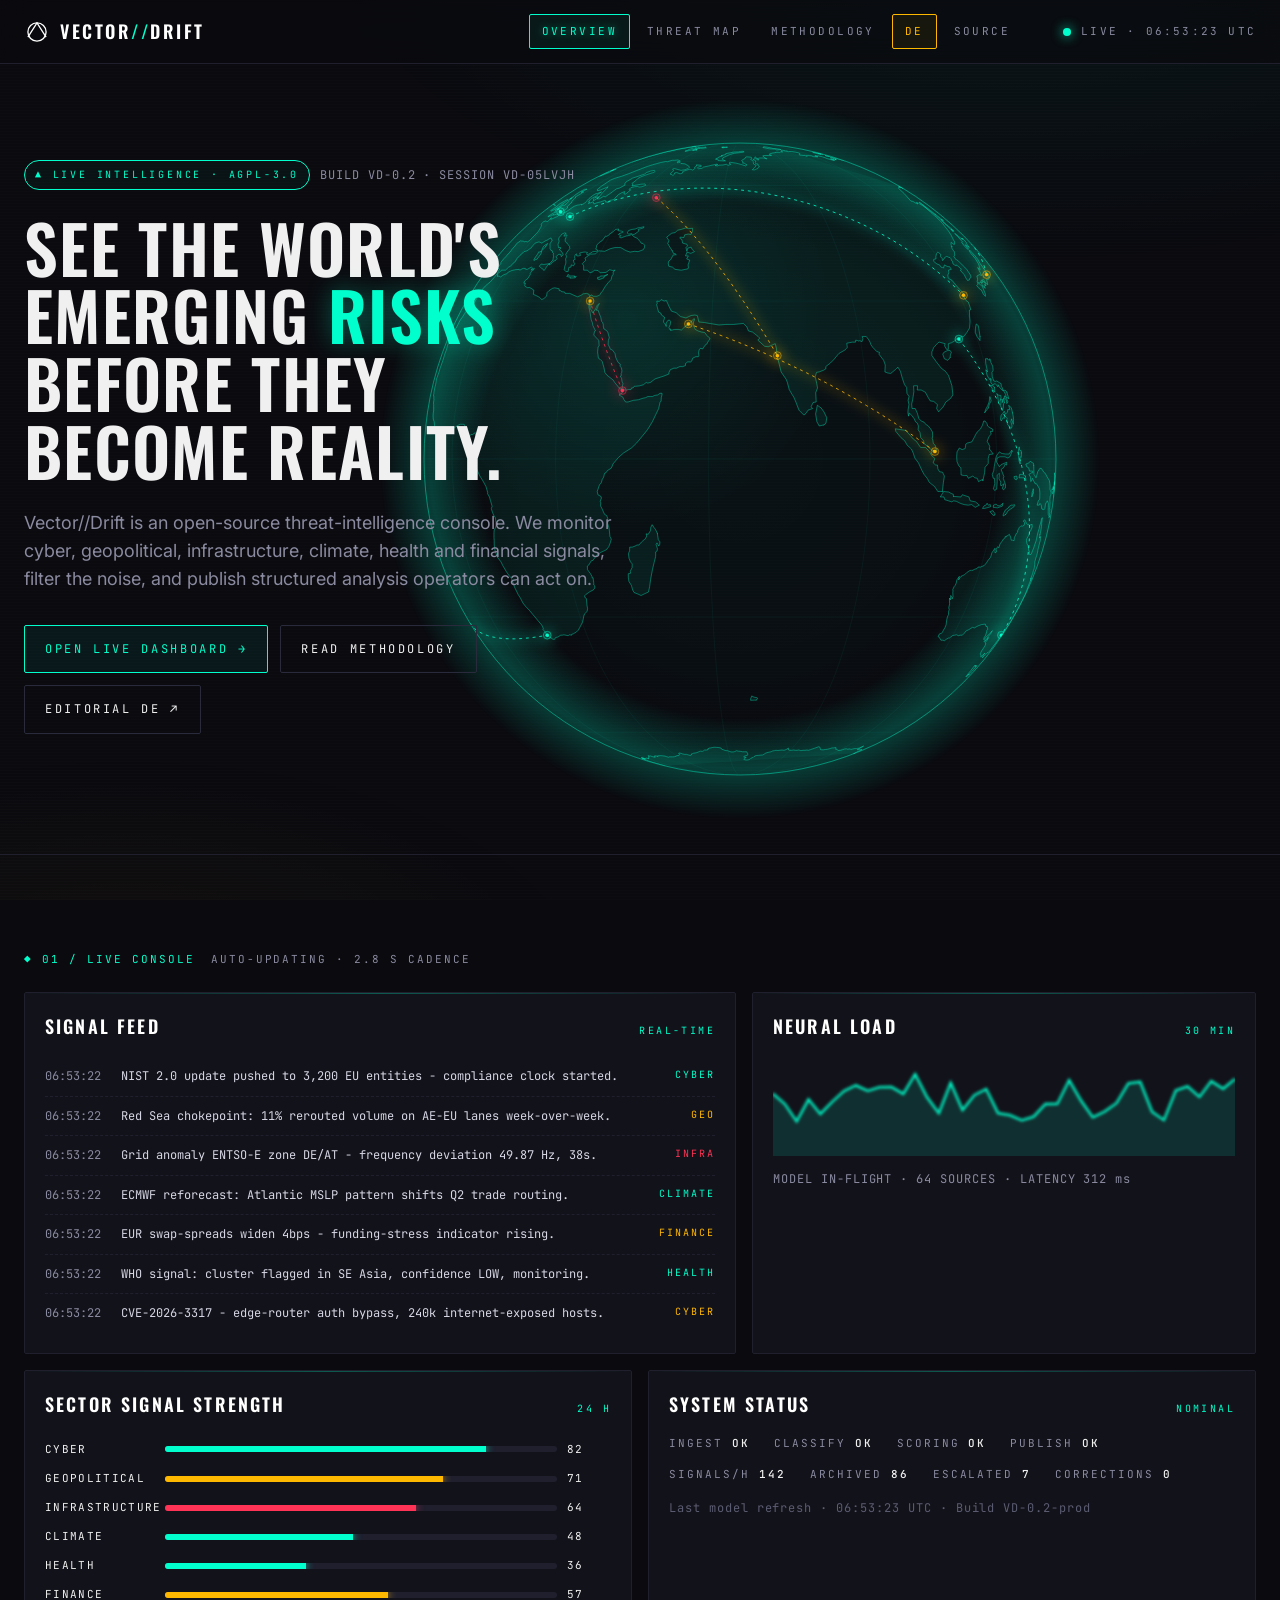
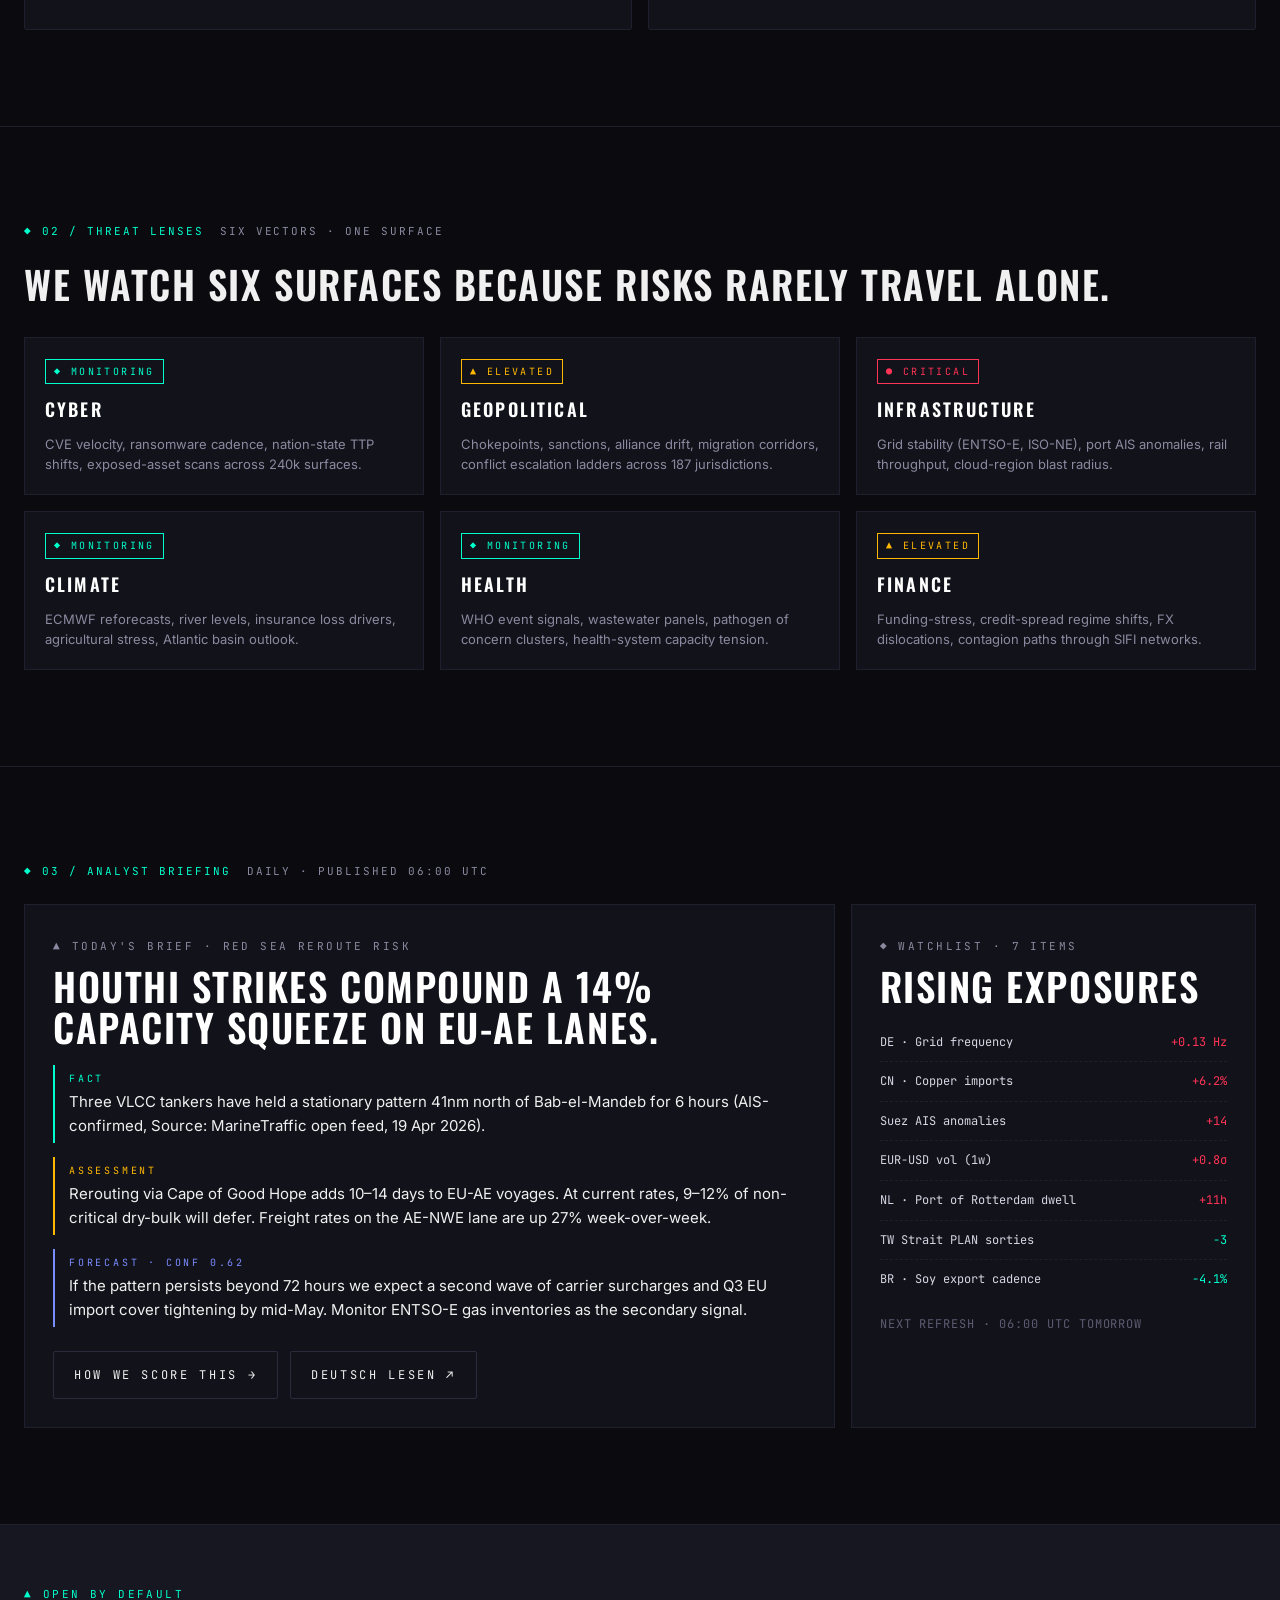
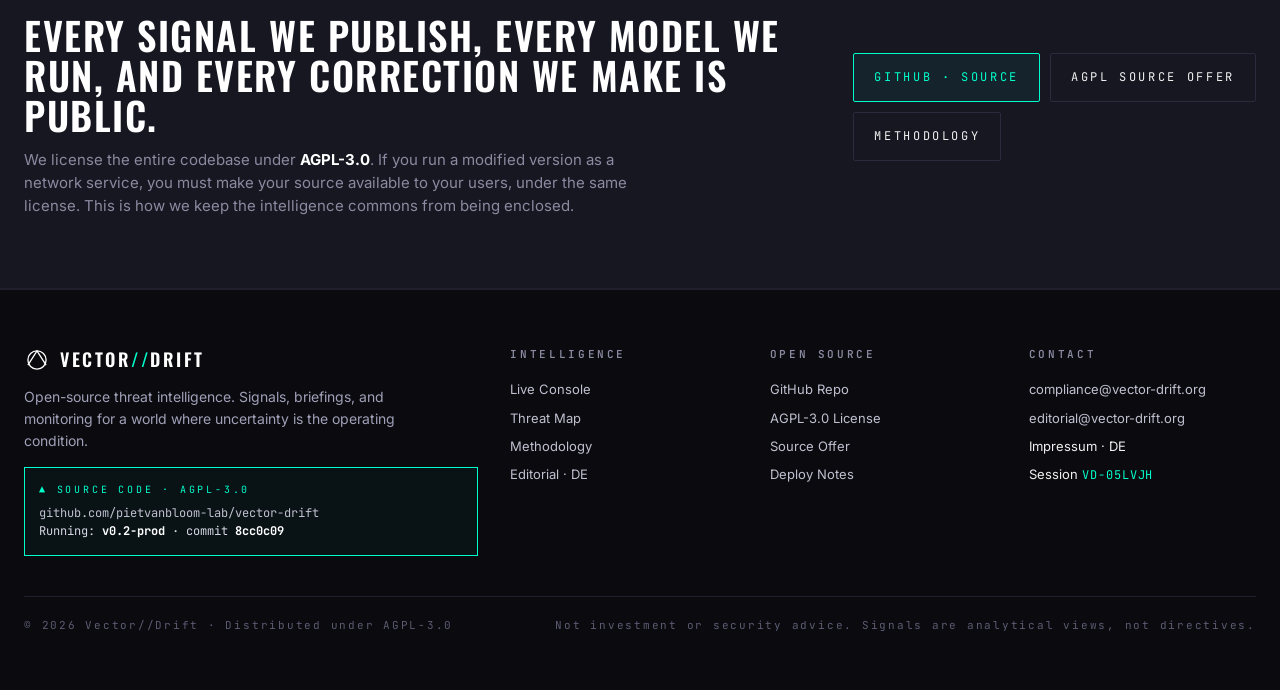
==== commit 5b2decbc: "hero: frameless integrated globe, atmosphere blends into void - index.html: globe absolute-positione" ====
--- a/index.html
+++ b/index.html
@@ -18,9 +18,10 @@
 
 <main>
   <!-- ============== HERO ============== -->
-  <section class="hero">
-    <div class="container hero-grid">
-      <div data-reveal>
+  <section class="hero hero-globe">
+    <svg data-globe data-size="820" aria-hidden="true" class="vd-globe hero-bg-globe"></svg>
+    <div class="container">
+      <div class="hero-inner" data-reveal>
         <div class="eyebrow">
           <span class="pill">▲ Live Intelligence · AGPL-3.0</span>
           <span class="mono">BUILD VD-0.2 · SESSION <span data-sid></span></span>
@@ -31,17 +32,6 @@
           <a class="btn btn-signal" href="./threat-map.html">Open Live Dashboard →</a>
           <a class="btn" href="./methodology.html">Read Methodology</a>
           <a class="btn" href="./editorial/de.html">Editorial DE ↗</a>
-        </div>
-      </div>
-
-      <div class="globe-panel" data-reveal>
-        <span class="globe-label">GLOBAL SURFACE · 8 NODES ACTIVE</span>
-        <svg data-globe data-size="560" aria-hidden="true" class="vd-globe"></svg>
-        <div class="globe-ticker">
-          <span>SEV CYAN <b>12</b></span>
-          <span>AMBER <b>4</b></span>
-          <span>RED <b>1</b></span>
-          <span>CONF <b>0.78</b></span>
         </div>
       </div>
     </div>
--- a/assets/css/base.css
+++ b/assets/css/base.css
@@ -97,6 +97,38 @@
 .hero{padding:72px 0 56px;position:relative;overflow:hidden}
 .hero-grid{display:grid;grid-template-columns:1fr 520px;gap:48px;align-items:center}
 @media(max-width:1000px){.hero-grid{grid-template-columns:1fr}}
+
+/* frameless hero globe: floats to the right of the text, atmosphere blends into the void */
+.hero-globe{padding:96px 0 120px;min-height:720px;position:relative;overflow:hidden}
+.hero-globe .hero-inner{position:relative;z-index:2;max-width:640px;padding-right:24px;margin-left:0;margin-right:auto}
+.hero-globe h1{font-size:clamp(46px, 5.2vw, 76px);line-height:1.02}
+.hero-bg-globe{
+  position:absolute;
+  top:50%;
+  right:-80px;
+  transform:translateY(-50%);
+  width:720px;height:720px;
+  z-index:1;
+  pointer-events:none;
+}
+@media(max-width:1500px){
+  .hero-bg-globe{width:640px;height:640px;right:-100px}
+}
+@media(max-width:1250px){
+  .hero-globe .hero-inner{max-width:520px}
+  .hero-bg-globe{width:540px;height:540px;right:-120px}
+}
+@media(max-width:1050px){
+  .hero-globe .hero-inner{max-width:460px}
+  .hero-bg-globe{width:460px;height:460px;right:-160px;opacity:.8}
+}
+@media(max-width:900px){
+  .hero-globe{padding:48px 0 40px;min-height:0;display:flex;flex-direction:column}
+  .hero-globe .container{order:1}
+  .hero-globe .hero-inner{max-width:100%;padding-right:0}
+  .hero-bg-globe{order:2;position:relative;top:auto;right:auto;transform:none;opacity:.95;
+    width:min(92vw,520px);height:min(92vw,520px);margin:32px auto 0;display:block}
+}
 .eyebrow{display:inline-flex;align-items:center;gap:10px;margin-bottom:24px}
 .eyebrow .pill{font-family:var(--f-mono);font-size:10px;letter-spacing:.28em;text-transform:uppercase;color:var(--signal);border:1px solid var(--signal);padding:6px 10px;border-radius:999px;background:rgba(0,255,204,.04)}
 .hero h1 em{font-style:normal;color:var(--signal);text-shadow:0 0 24px rgba(0,255,204,.35)}
@@ -128,26 +160,18 @@
 
 /* Earth globe (SVG) */
 .vd-globe{width:100%;height:100%;display:block}
-.globe-panel .vd-globe{position:absolute;inset:0;width:100%;height:100%}
-.globe-wrap{aspect-ratio:1/1 !important;background:
-  radial-gradient(circle at 50% 50%, rgba(0,255,204,.04) 0%, transparent 55%),
-  var(--surface);
-  border:1px solid var(--line);position:relative;overflow:hidden;
-  max-width:820px;margin:0 auto;
-}
-.globe-wrap .vd-globe{position:absolute;inset:0}
-.globe-hud{position:absolute;top:16px;left:16px;display:flex;flex-direction:column;gap:4px;
-  font-family:var(--f-mono);font-size:10px;letter-spacing:.22em;text-transform:uppercase;
-  color:var(--muted);pointer-events:none;z-index:2}
-.globe-hud .hud-row{display:flex;gap:10px}
-.globe-hud .hud-k{color:var(--signal)}
-.globe-hud .hud-v{color:#c0c0d0}
-
-/* subtle ambient radial behind the globe-panel */
-.globe-panel{background:
-  radial-gradient(circle at 58% 42%, rgba(0,255,204,.05) 0%, transparent 60%),
-  var(--surface);
-}
+
+/* Frameless globe stage (threat-map). No border, transparent over void. */
+.globe-stage{
+  position:relative;
+  width:100%;
+  max-width:880px;
+  margin:16px auto 8px;
+  aspect-ratio:1/1;
+  background:transparent;
+  border:0;
+}
+.globe-stage .vd-globe{position:absolute;inset:0}
 
 /* ---------- bento ---------- */
 .bento{display:grid;grid-template-columns:repeat(12,1fr);gap:16px}
